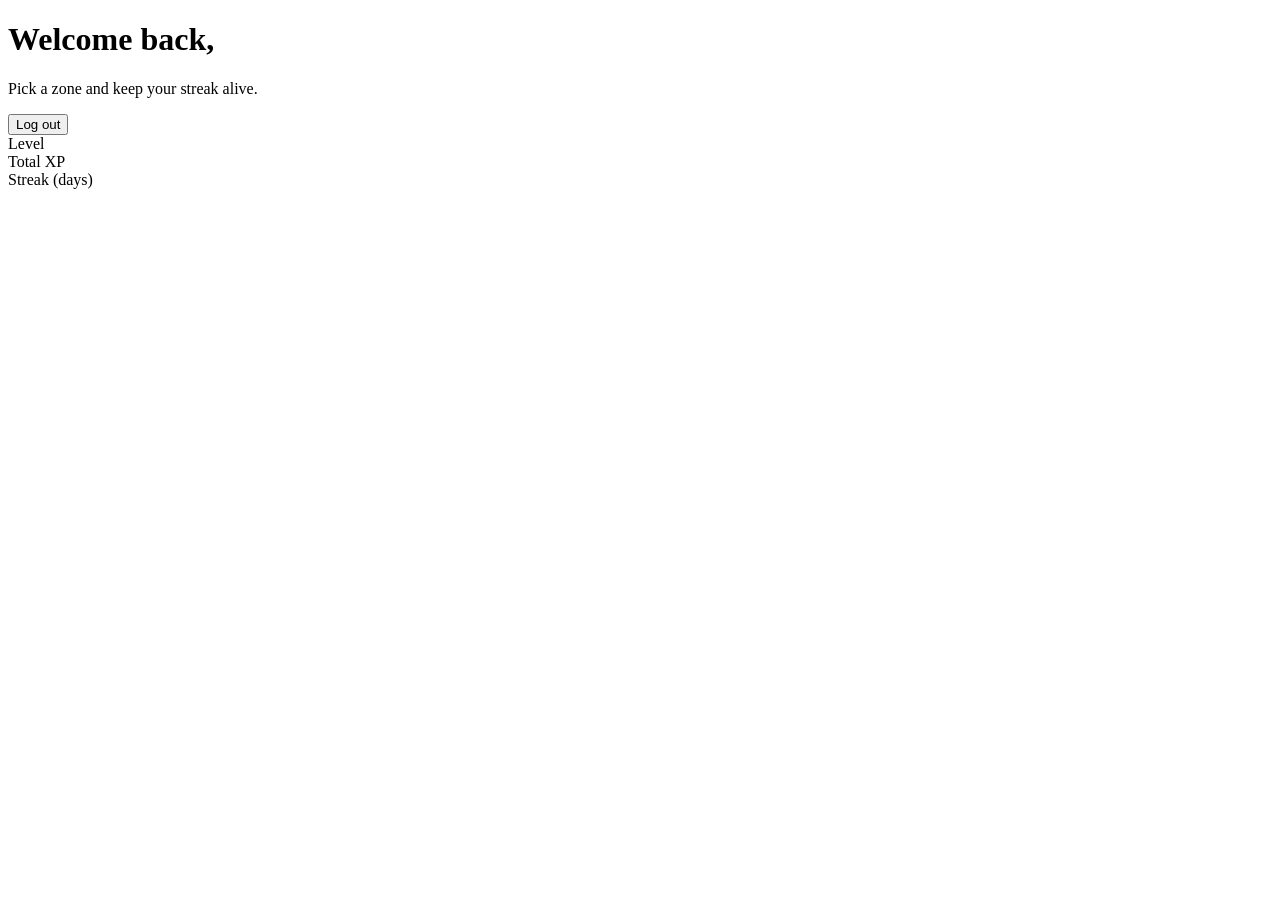
==== dashboard.html @ 41e98733 "add basic dashboard and landing links" ====
<!DOCTYPE html>
<html lang="en">
<head>
  <meta charset="UTF-8">
  <meta name="viewport" content="width=device-width, initial-scale=1">
  <title>Dashboard | Skillverse</title>
  <link rel="stylesheet" href="css/style.css">
</head>
<body data-page="dashboard">
  <main class="dash">
    <header class="dash-header">
      <div>
        <h1>Welcome back, <span id="userName"></span></h1>
        <p class="muted">Pick a zone and keep your streak alive.</p>
      </div>
      <button id="logoutBtn" class="btn btn-secondary" type="button">Log out</button>
    </header>
    <section class="stat-grid">
      <div class="card"><span class="muted">Level</span><strong id="userLevel"></strong></div>
      <div class="card"><span class="muted">Total XP</span><strong id="userXp"></strong></div>
      <div class="card"><span class="muted">Streak (days)</span><strong id="userStreak"></strong></div>
    </section>
  </main>
  <script type="module" src="js/ui.js"></script>
</body>
</html>
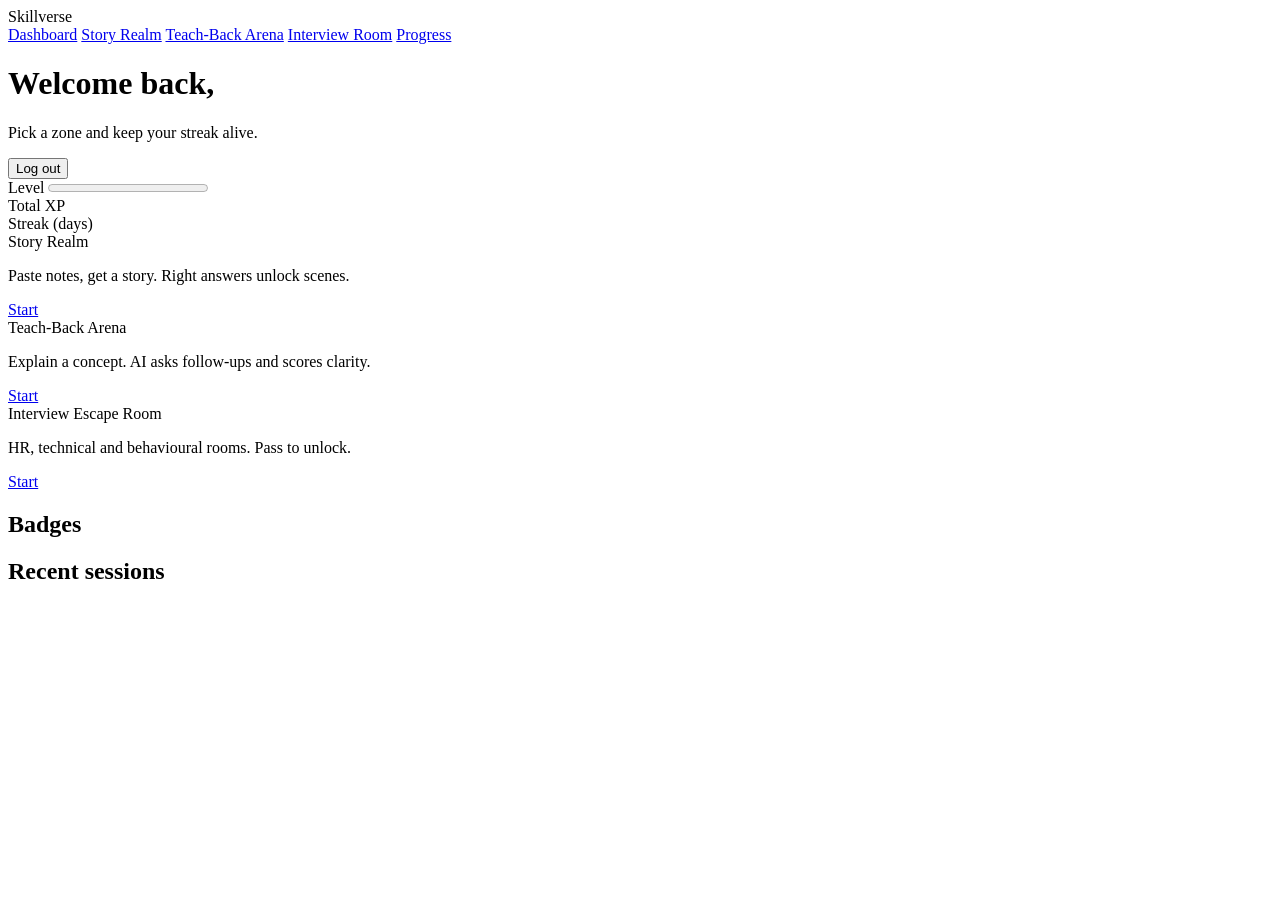
==== commit db650b3e: "build dashboard per Figma design" ====
--- a/dashboard.html
+++ b/dashboard.html
@@ -7,20 +7,65 @@
   <link rel="stylesheet" href="css/style.css">
 </head>
 <body data-page="dashboard">
-  <main class="dash">
-    <header class="dash-header">
-      <div>
-        <h1>Welcome back, <span id="userName"></span></h1>
-        <p class="muted">Pick a zone and keep your streak alive.</p>
-      </div>
-      <button id="logoutBtn" class="btn btn-secondary" type="button">Log out</button>
-    </header>
-    <section class="stat-grid">
-      <div class="card"><span class="muted">Level</span><strong id="userLevel"></strong></div>
-      <div class="card"><span class="muted">Total XP</span><strong id="userXp"></strong></div>
-      <div class="card"><span class="muted">Streak (days)</span><strong id="userStreak"></strong></div>
-    </section>
-  </main>
+  <div class="app">
+    <aside class="sidebar">
+      <div class="brand"><span class="brand-logo"></span>Skillverse</div>
+      <nav class="nav">
+        <a class="nav-link active" href="dashboard.html">Dashboard</a>
+        <a class="nav-link" href="story-realm.html">Story Realm</a>
+        <a class="nav-link" href="teach-back.html">Teach-Back Arena</a>
+        <a class="nav-link" href="interview-room.html">Interview Room</a>
+        <a class="nav-link" href="progress.html">Progress</a>
+      </nav>
+    </aside>
+
+    <main class="content">
+      <header class="topbar">
+        <div>
+          <h1>Welcome back, <span id="userName"></span></h1>
+          <p class="muted">Pick a zone and keep your streak alive.</p>
+        </div>
+        <div class="top-actions">
+          <span id="aiLeft" class="pill"></span>
+          <button id="logoutBtn" class="btn btn-secondary" type="button">Log out</button>
+        </div>
+      </header>
+
+      <section class="stat-grid">
+        <div class="card"><span class="muted">Level</span><strong id="userLevel"></strong>
+          <progress id="xpBar" value="0" max="200"></progress><span id="xpText" class="muted small"></span></div>
+        <div class="card"><span class="muted">Total XP</span><strong id="userXp"></strong></div>
+        <div class="card"><span class="muted">Streak (days)</span><strong id="userStreak"></strong></div>
+      </section>
+
+      <section class="zone-grid">
+        <article class="card zone-card">
+          <div class="zone-head zone-story">Story Realm</div>
+          <div class="zone-body">
+            <p class="muted">Paste notes, get a story. Right answers unlock scenes.</p>
+            <a class="btn btn-primary" href="story-realm.html">Start</a>
+          </div>
+        </article>
+        <article class="card zone-card">
+          <div class="zone-head zone-teach">Teach-Back Arena</div>
+          <div class="zone-body">
+            <p class="muted">Explain a concept. AI asks follow-ups and scores clarity.</p>
+            <a class="btn btn-primary" href="teach-back.html">Start</a>
+          </div>
+        </article>
+        <article class="card zone-card">
+          <div class="zone-head zone-interview">Interview Escape Room</div>
+          <div class="zone-body">
+            <p class="muted">HR, technical and behavioural rooms. Pass to unlock.</p>
+            <a class="btn btn-primary" href="interview-room.html">Start</a>
+          </div>
+        </article>
+      </section>
+
+      <section class="card panel"><h2>Badges</h2><div id="badgeList" class="badge-list"></div></section>
+      <section class="card panel"><h2>Recent sessions</h2><div id="sessionList"></div></section>
+    </main>
+  </div>
   <script type="module" src="js/ui.js"></script>
 </body>
 </html>
